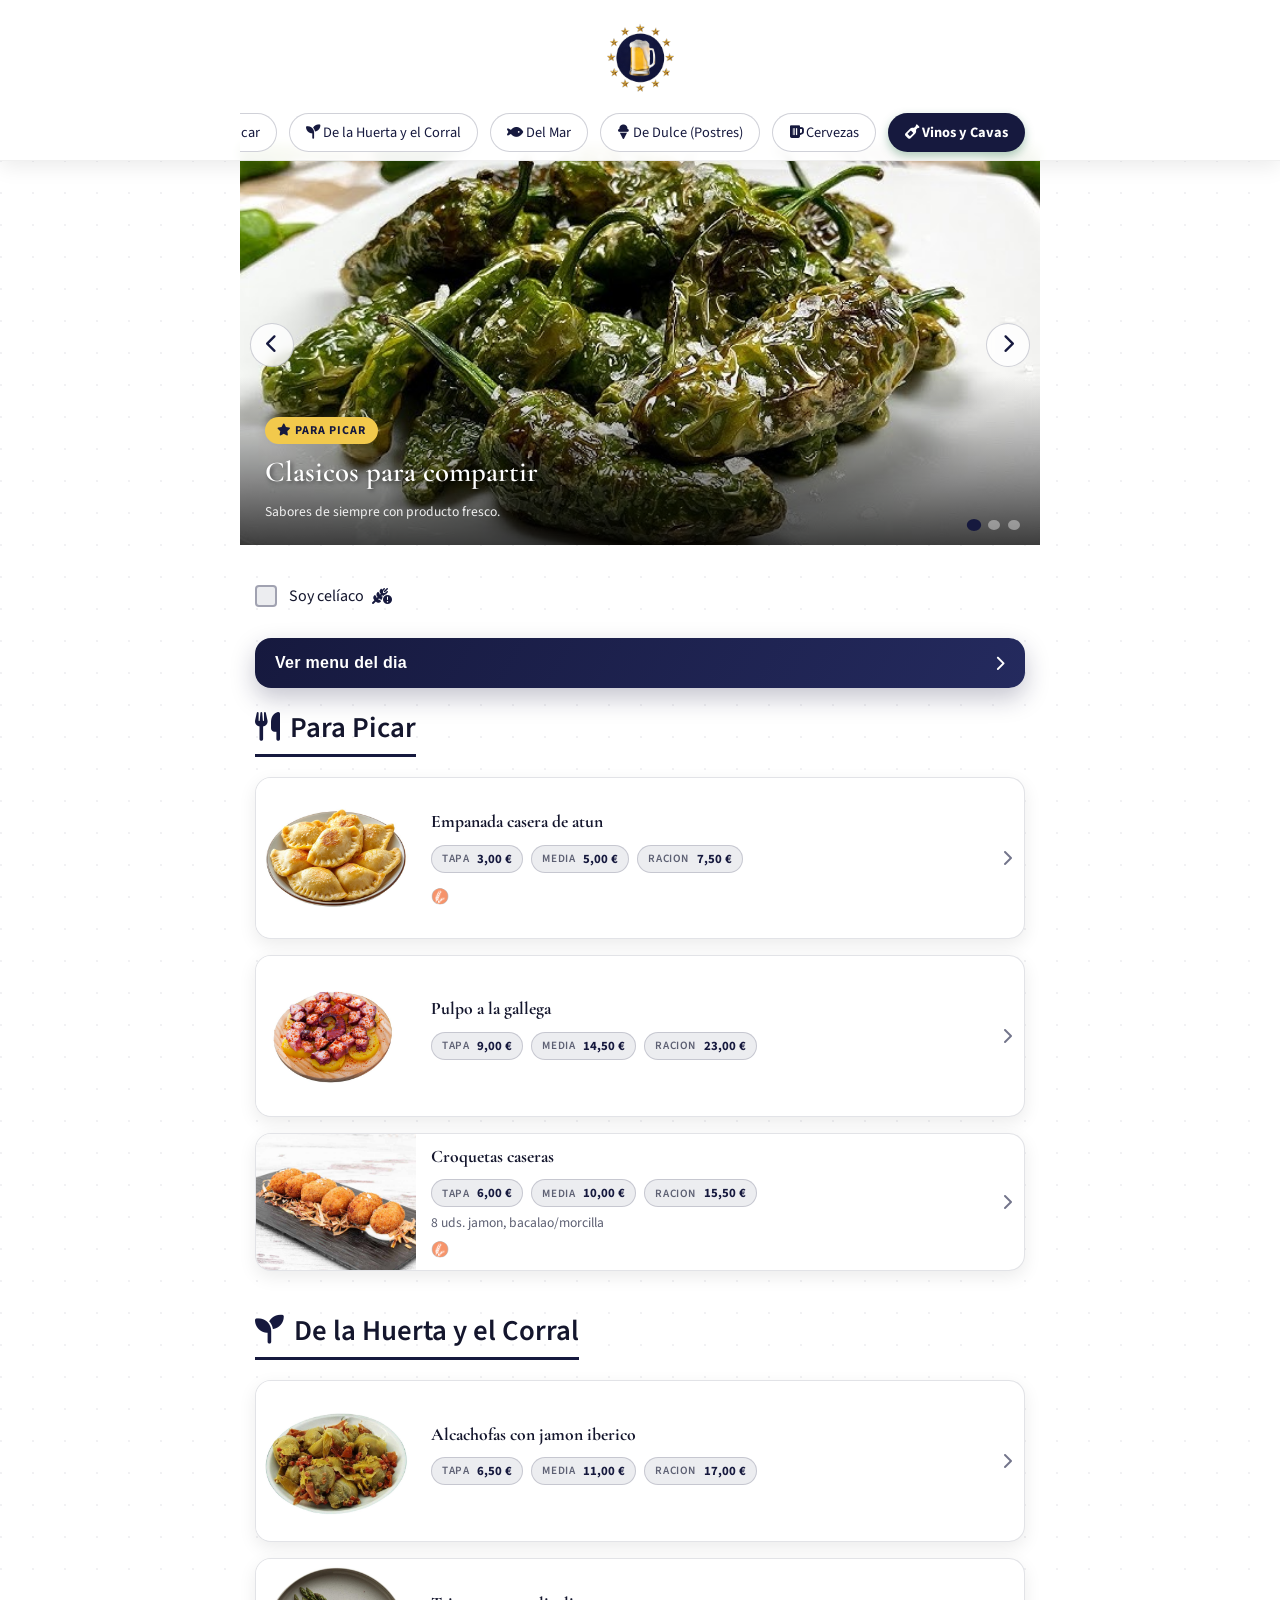
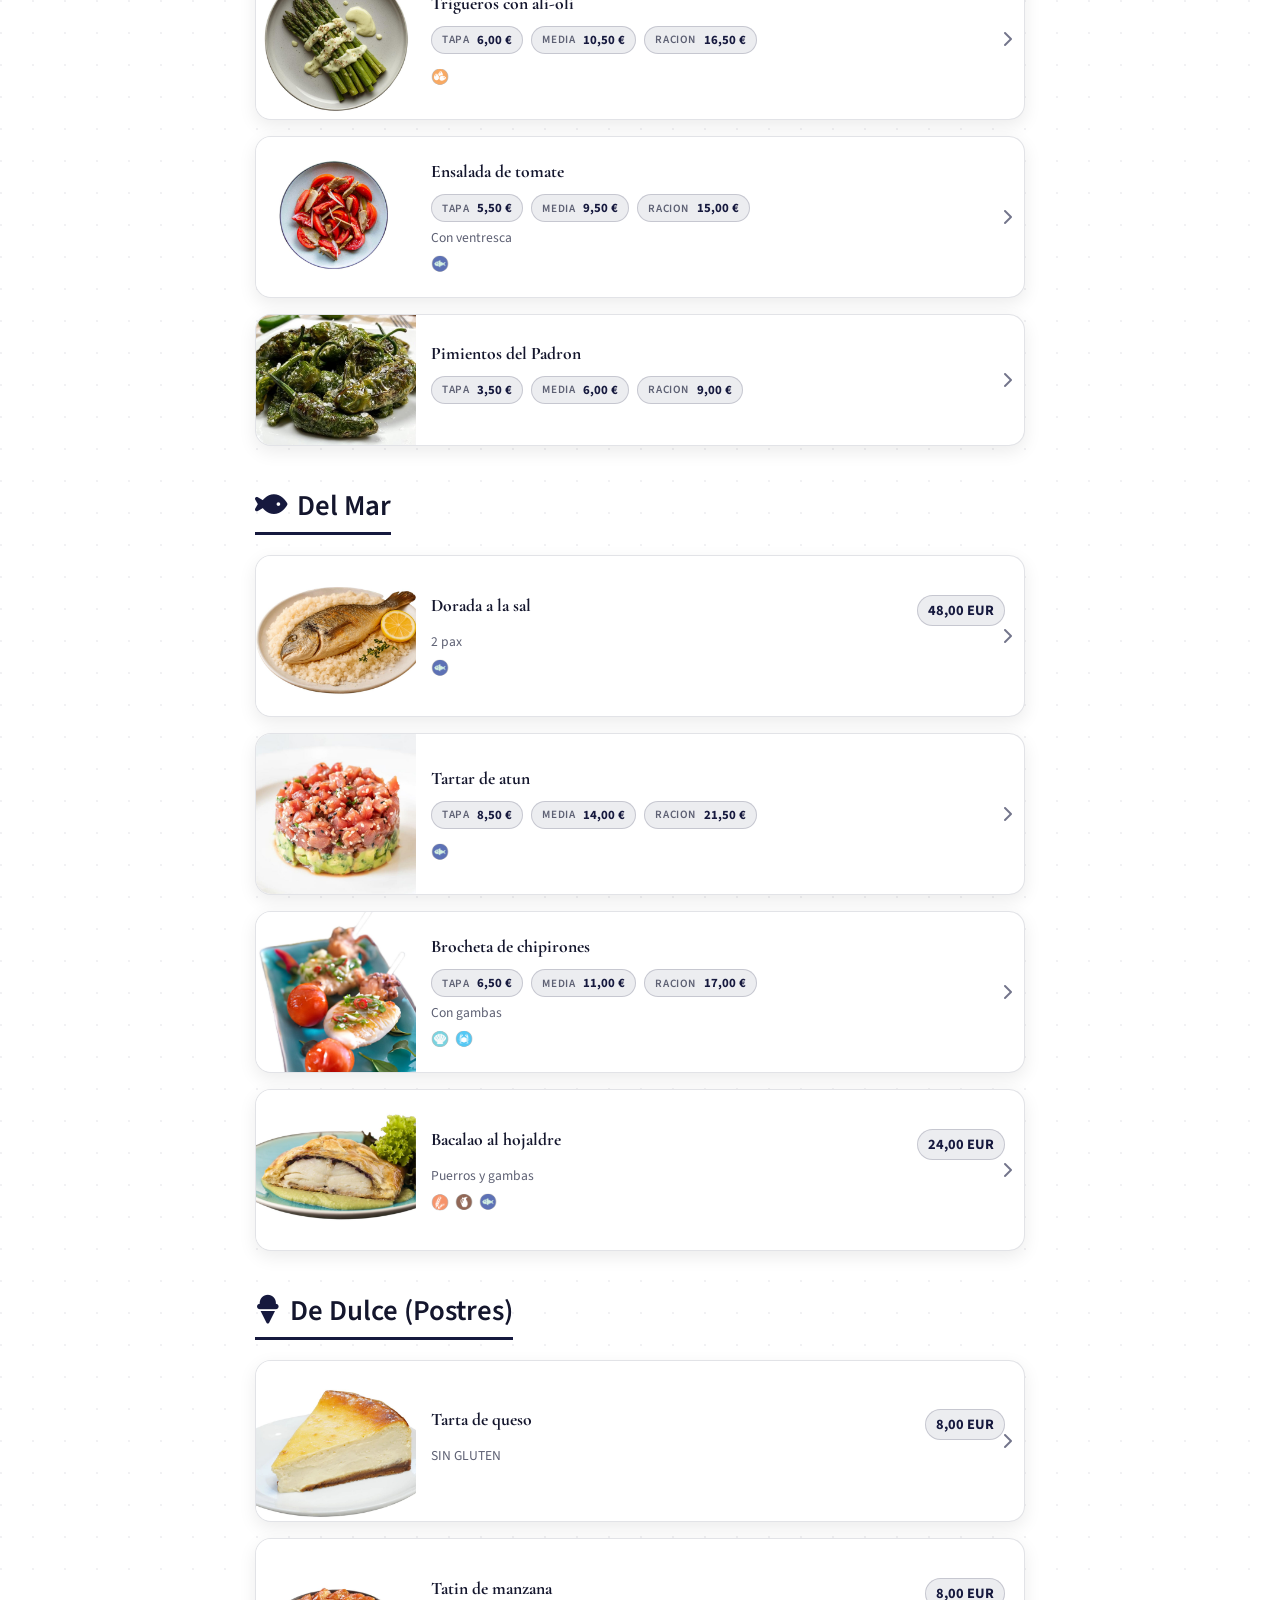
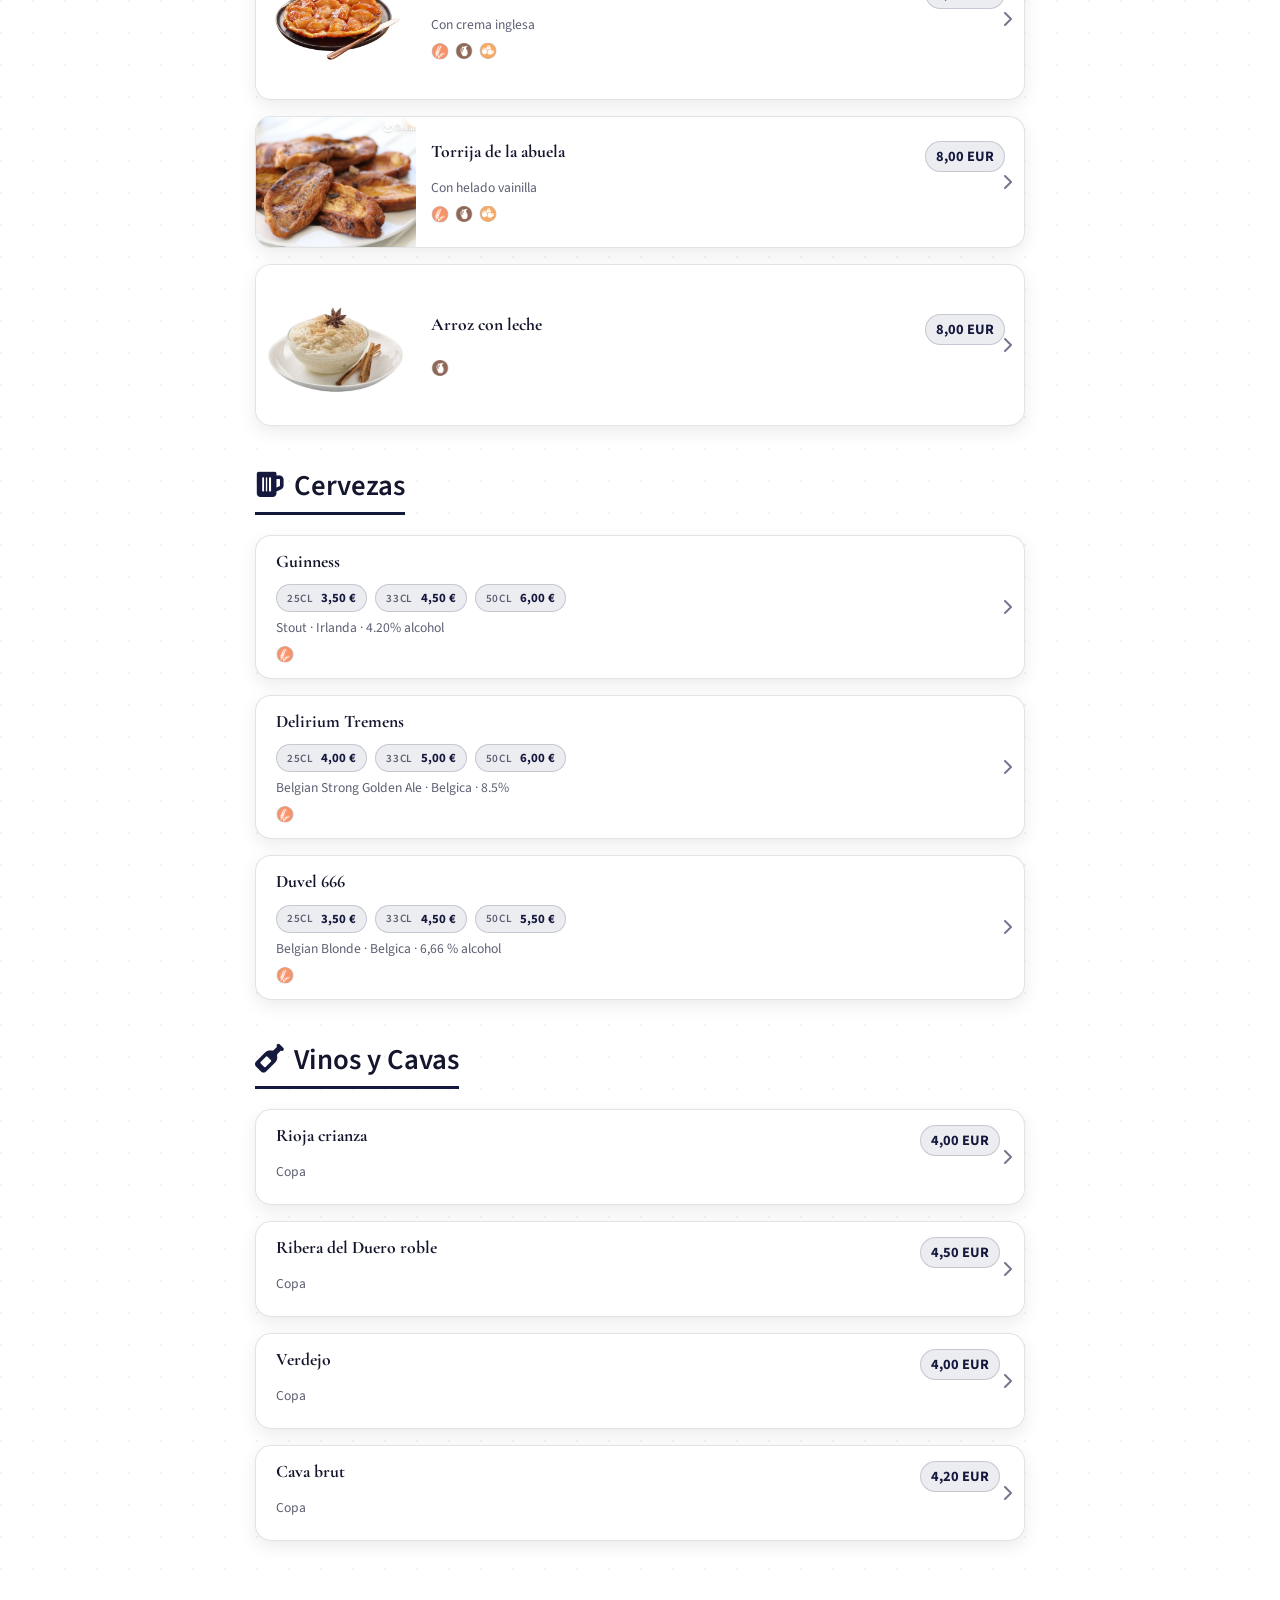
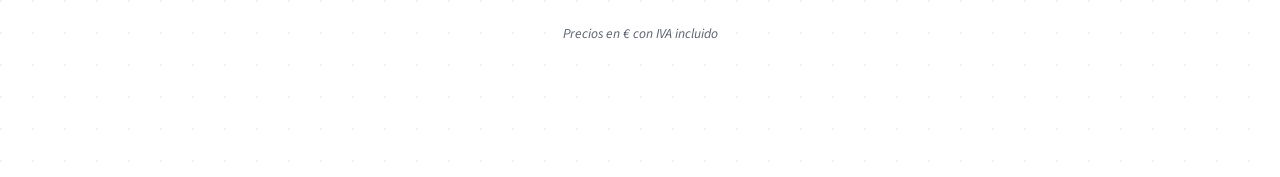
==== prototypes/cerveceria-europa/index.html @ 73f9112d "cerveceria europa" ====
<!doctype html>
<html lang="es">
  <head>
    <meta charset="UTF-8" />
    <meta name="viewport" content="width=device-width, initial-scale=1.0" />
    <title>Cerveceria Europa - Cocina Clasica</title>
    <meta name="description" content="Cerveceria Europa - Cocina clasica y cervezas seleccionadas." />
    <link rel="preconnect" href="https://fonts.googleapis.com" />
    <link rel="preconnect" href="https://fonts.gstatic.com" crossorigin />
    <link
      href="https://fonts.googleapis.com/css2?family=Cormorant+Garamond:wght@500;600;700&family=Source+Sans+3:wght@400;500;600&display=swap"
      rel="stylesheet"
    />
    <link
      rel="stylesheet"
      href="https://cdnjs.cloudflare.com/ajax/libs/font-awesome/6.4.0/css/all.min.css"
    />
    <link rel="stylesheet" href="styles.css" />
  </head>
  <body>
    <header class="pt-15">
      <div class="brand">
        <div class="logo-badge">
          <img
            src="images/brand/logo.svg"
            width="120"
            height="120"
            alt="Cerveceria Europa Logo"
            class="my-2 align-middle mx-auto"
            loading="eager"
          />
        </div>
      </div>
      <nav class="nav-scroller px-15 pt-10 pb-15 space-x-3" id="categoryNav"></nav>
    </header>

    <div class="hero-slider" id="heroSlider">
      <div class="slider-container" id="sliderContainer"></div>
      <div class="slider-arrows" id="sliderArrows">
        <button class="slider-arrow" id="sliderPrev" aria-label="Previous slide">
          <i class="fa-solid fa-chevron-left"></i>
        </button>
        <button class="slider-arrow" id="sliderNext" aria-label="Next slide">
          <i class="fa-solid fa-chevron-right"></i>
        </button>
      </div>
      <div class="slider-dots" id="sliderDots"></div>
    </div>

    <main>
      <div class="celiac-filter-container">
        <label class="celiac-checkbox">
          <input type="checkbox" id="celiacFilter" />
          <span class="checkmark border-cream"></span>
          <span class="label-text">
            Soy celíaco
            <i class="fa-solid fa-wheat-awn-circle-exclamation text-cream"></i>
          </span>
        </label>
      </div>

      <div class="daily-menu-callout">
        <button class="daily-menu-trigger" id="dailyMenuButton">
          Ver menu del dia
        </button>
      </div>

      <div id="menuSections"></div>

      <footer class="price-disclaimer">
        <p>Precios en € con IVA incluido</p>
      </footer>
    </main>

    <div class="modal-overlay" id="dishModalOverlay">
      <div class="modal-content" id="dishModalContent">
        <button class="close-btn" id="dishModalClose">
          <i class="fa-solid fa-xmark"></i>
        </button>
        <div class="modal-header-img" id="dishModalMedia"></div>
        <div class="modal-body" id="dishModalBody"></div>
      </div>
    </div>

    <div class="daily-menu-overlay" id="dailyMenuOverlay">
      <div class="daily-menu-content" id="dailyMenuContent">
        <button class="close-btn" id="dailyMenuClose">
          <i class="fa-solid fa-xmark"></i>
        </button>
        <div class="daily-menu-body" id="dailyMenuBody"></div>
      </div>
    </div>

    <script src="main.js"></script>
  </body>
</html>
---- prototypes/cerveceria-europa/styles.css ----
:root {
  --madera-oscura: #ffffff;
  --madera-roja: #f7f3ee;
  --crema-papel: #ffffff;
  --accent: #16193e;
  --accent-soft: #242a5e;
  --accent-gold: #f2c94c;
  --accent-rgb: 22,25,62;
  --fuego: var(--accent);
  --fuego-suave: var(--accent-soft);
  --texto-negro: #14162d;
  --texto-gris: #5d6073;
  --radio: 16px;
  --sombra-card: 0 6px 18px rgba(0,0,0,0.08);
  --transicion: all 0.3s cubic-bezier(0.25, 0.8, 0.25, 1);
  --font-montserrat: "Source Sans 3", sans-serif;
  --font-playfair: "Cormorant Garamond", serif;
}

* {
  box-sizing: border-box;
  -webkit-tap-highlight-color: transparent;
}

body {
  margin: 0;
  padding: 0;
  padding-top: 145px;
  font-family: var(--font-montserrat);
  background-color: var(--crema-papel);
  background-image: radial-gradient(circle at 1px 1px, rgba(var(--accent-rgb),0.06) 1px, transparent 0);
  background-size: 32px 32px;
  color: var(--texto-negro);
}

h1, h2, h3, h4 {
  font-family: var(--font-montserrat);
  font-weight: 600;
  margin: 0;
}

img {
  max-width: 100%;
  display: block;
  object-fit: cover;
}

/* Utility classes */
.text-center { text-align: center; }
.mx-auto { margin-left: auto; margin-right: auto; }
.my-2 { margin-top: 8px; margin-bottom: 8px; }
.mb-10 { margin-bottom: 10px; }
.pt-15 { padding-top: 15px; }
.px-15 { padding-left: 15px; padding-right: 15px; }
.pt-10 { padding-top: 10px; }
.pb-15 { padding-bottom: 15px; }
.space-x-3 > * + * { margin-left: 12px; }
.align-middle { vertical-align: middle; }
.font-montserrat { font-family: var(--font-montserrat); }
.text-cream { color: var(--fuego); }
.border-cream { border-color: rgba(var(--accent-rgb),0.35); }

/* Header */
header {
  background: rgba(255,255,255,0.95);
  position: fixed;
  top: 0;
  left: 0;
  right: 0;
  z-index: 100;
  box-shadow: 0 6px 20px rgba(0,0,0,0.08);
  backdrop-filter: blur(6px);
  border-bottom: 1px solid rgba(0,0,0,0.06);
}

.brand {
  text-align: center;
}



.brand img {
  width: 200px;
  height: 72px;
  object-fit: contain;
  background: transparent;
  border-radius: 0;
}

.brand h1 {
  font-size: 1.5rem;
  color: var(--fuego);
  letter-spacing: 1px;
}

.brand span {
  font-size: 0.8rem;
  opacity: 0.8;
  font-style: italic;
  display: block;
}

/* Navigation */
.nav-scroller {
  display: flex;
  overflow-x: auto;
  overflow-y: hidden;
  -webkit-overflow-scrolling: touch;
  scrollbar-width: none;
  max-width: 800px;
  margin: 0 auto;
}

.nav-scroller::-webkit-scrollbar {
  display: none;
}

@media (min-width: 1024px) {
  .nav-scroller {
    scrollbar-width: thin;
    scrollbar-color: #888 rgba(0,0,0,0.2);
    padding-bottom: 8px;
  }

  .nav-scroller::-webkit-scrollbar {
    height: 8px;
    display: block !important;
  }

  .nav-scroller::-webkit-scrollbar-track {
    background: rgba(0,0,0,0.2);
    border-radius: 4px;
  }

  .nav-scroller::-webkit-scrollbar-thumb {
    background-color: #888;
    border-radius: 4px;
  }

  .nav-scroller::-webkit-scrollbar-thumb:hover {
    background-color: #666;
  }
}

.nav-pill {
  background: #ffffff;
  color: var(--fuego);
  padding: 8px 16px;
  border-radius: 50px;
  white-space: nowrap;
  font-size: 0.9rem;
  text-decoration: none;
  transition: var(--transicion);
  border: 1px solid rgba(var(--accent-rgb),0.2);
  cursor: pointer;
}

.nav-pill.active {
  background: var(--fuego);
  color: white;
  box-shadow: 0 4px 10px rgba(24, 106, 64, 0.35);
  font-weight: bold;
}

/* Hero Slider */
.hero-slider {
  position: relative;
  width: 100%;
  height: 320px;
  overflow: hidden;
  margin-bottom: 10px;
  max-width: 800px;
  margin: 0 auto;
}

@media(min-width: 600px) {
  .hero-slider { height: 400px; }
}

.slider-container {
  display: flex;
  width: 200%;
  height: 100%;
  transition: transform 0.6s cubic-bezier(0.4, 0, 0.2, 1);
}

.slide {
  width: 50%;
  height: 100%;
  position: relative;
  flex-shrink: 0;
}

.slide img {
  width: 100%;
  height: 100%;
  object-fit: cover;
}

.slide-overlay {
  position: absolute;
  bottom: 0;
  left: 0;
  right: 0;
  background: linear-gradient(to top, rgba(0,0,0,0.75) 0%, rgba(0,0,0,0.35) 50%, transparent 100%);
  padding: 40px 25px 10px 25px;
  color: white;
}

.slide-tag {
  display: inline-block;
  background: var(--accent-gold);
  color: var(--accent);
  padding: 5px 12px;
  border-radius: 20px;
  font-size: 0.75rem;
  font-weight: bold;
  text-transform: uppercase;
  margin-bottom: 10px;
  letter-spacing: 1px;
}

.slide-title {
  font-family: var(--font-playfair);
  font-size: 1.4rem;
  margin-bottom: 8px;
  text-shadow: 2px 2px 4px rgba(0,0,0,0.5);
}

@media(min-width: 600px) {
  .slide-title { font-size: 1.8rem; }
}

.slide-subtitle {
  font-size: 0.85rem;
  opacity: 0.9;
  max-width: 400px;
}

.slide-overlay-video .slide-title {
  font-size: 1.4rem;
}

.slide-overlay-video .slide-subtitle {
  font-size: 0.85rem;
}

@media(min-width: 600px) {
  .slide-overlay-video .slide-title { font-size: 1.8rem; }
}

.slide-video {
  width: 100%;
  height: 100%;
  object-fit: cover;
}

.video-play-btn {
  position: absolute;
  top: 50%;
  left: 50%;
  transform: translate(-50%, -50%);
  width: 80px;
  height: 80px;
  border-radius: 50%;
  background: rgba(0, 0, 0, 0.6);
  border: 3px solid white;
  color: white;
  font-size: 2rem;
  cursor: pointer;
  display: flex;
  align-items: center;
  justify-content: center;
  transition: var(--transicion);
  z-index: 5;
}

.video-play-btn:hover {
  background: var(--fuego);
  border-color: var(--fuego);
  transform: translate(-50%, -50%) scale(1.1);
}

.video-play-btn i {
  margin-left: 5px;
}

.slider-dots {
  position: absolute;
  bottom: 15px;
  right: 20px;
  display: flex;
  gap: 8px;
  z-index: 10;
}

.slider-dot {
  width: 10px;
  height: 10px;
  border-radius: 50%;
  background: rgba(255,255,255,0.4);
  cursor: pointer;
  transition: var(--transicion);
  border: none;
}

.slider-dot.active {
  background: var(--fuego);
  transform: scale(1.2);
}

.slider-arrows {
  position: absolute;
  top: 50%;
  transform: translateY(-50%);
  width: 100%;
  display: flex;
  justify-content: space-between;
  padding: 0 10px;
  z-index: 10;
  pointer-events: none;
}

.slider-arrow {
  width: 44px;
  height: 44px;
  border-radius: 50%;
  background: rgba(255,255,255,0.8);
  backdrop-filter: blur(5px);
  border: 1px solid rgba(var(--accent-rgb),0.2);
  color: var(--fuego);
  font-size: 1.2rem;
  cursor: pointer;
  transition: background 0.3s ease;
  pointer-events: all;
  display: flex;
  align-items: center;
  justify-content: center;
}

.slider-arrow.clicked {
  background: var(--fuego);
  color: white;
}

/* Celiac Filter */
.celiac-filter-container {
  max-width: 800px;
  margin: 0 auto;
  padding: 20px 0;
}

.celiac-checkbox {
  display: inline-flex;
  align-items: center;
  gap: 12px;
  cursor: pointer;
  user-select: none;
}

.celiac-checkbox input {
  position: absolute;
  opacity: 0;
  cursor: pointer;
  height: 0;
  width: 0;
}

.celiac-checkbox .checkmark {
  width: 22px;
  height: 22px;
  background: rgba(var(--accent-rgb),0.08);
  border: 2px solid rgba(var(--accent-rgb),0.35);
  border-radius: 4px;
  display: flex;
  align-items: center;
  justify-content: center;
  transition: var(--transicion);
  flex-shrink: 0;
}

.celiac-checkbox .checkmark::after {
  content: '';
  width: 6px;
  height: 12px;
  border: solid white;
  border-width: 0 2px 2px 0;
  transform: rotate(45deg) scale(0);
  transition: transform 0.2s ease;
  margin-bottom: 2px;
}

.celiac-checkbox input:checked ~ .checkmark {
  background: var(--fuego);
}

.celiac-checkbox input:checked ~ .checkmark::after {
  transform: rotate(45deg) scale(1);
}

.celiac-checkbox .label-text {
  display: flex;
  align-items: center;
  gap: 8px;
  font-size: 1rem;
}

/* Daily Menu */
.daily-menu-callout {
  display: flex;
  justify-content: center;
  padding: 10px 0 20px;
}

.daily-menu-trigger {
  display: flex;
  align-items: center;
  justify-content: space-between;
  width: 100%;
  border: none;
  padding: 16px 20px;
  border-radius: 16px;
  background: linear-gradient(120deg, var(--fuego), var(--fuego-suave));
  color: white;
  font-weight: 600;
  letter-spacing: 0.3px;
  font-size: 1rem;
  cursor: pointer;
  box-shadow: 0 10px 25px rgba(var(--accent-rgb),0.25);
  transition: var(--transicion);
}

.daily-menu-trigger:hover {
  transform: translateY(-1px);
  box-shadow: 0 14px 30px rgba(var(--accent-rgb),0.3);
}

.daily-menu-trigger::after {
  content: "\f054";
  font-family: "Font Awesome 6 Free";
  font-weight: 900;
  color: white;
  font-size: 0.95rem;
}

/* Menu Section */
main {
  padding: 20px 15px;
  max-width: 800px;
  margin: 0 auto;
}

section {
  margin-bottom: 40px;
  scroll-margin-top: 140px;
}

.section-header {
  display: flex;
  align-items: center;
  margin-bottom: 20px;
}

.section-header h2 {
  font-size: 1.8rem;
  color: var(--texto-negro);
  border-bottom: 3px solid var(--fuego);
  padding-bottom: 5px;
}

.menu-list {
  display: flex;
  flex-direction: column;
  gap: 16px;
}

.price-disclaimer {
  text-align: center;
  padding: 30px 20px 100px;
  color: var(--texto-gris);
  font-size: 0.85rem;
  font-style: italic;
}

/* Dish Card */
.dish-card {
  background-color: var(--crema-papel);
  border-radius: var(--radio);
  overflow: hidden;
  box-shadow: var(--sombra-card);
  border: 1px solid rgba(var(--accent-rgb),0.12);
  position: relative;
  transform: scale(1);
  transition: var(--transicion);
  cursor: pointer;
  display: flex;
  flex-direction: row;
  min-height: 120px;
}

.dish-card:hover {
  transform: translateY(-2px);
  box-shadow: 0 10px 25px rgba(0,0,0,0.12);
}

.dish-card:active { transform: scale(0.98); }

.card-image-container {
  width: 130px;
  min-width: 130px;
  min-height: 120px;
  position: relative;
  flex-shrink: 0;
  align-self: stretch;
}

@media(min-width: 500px) {
  .card-image-container {
    width: 160px;
    min-width: 160px;
    min-height: 130px;
  }
  .dish-card {
    min-height: 130px;
  }
}

.card-image-container img {
  width: 100%;
  height: 100%;
}

.badge {
  position: absolute;
  top: 8px;
  left: 8px;
  background: var(--accent-gold);
  color: var(--accent);
  padding: 3px 8px;
  border-radius: 4px;
  font-size: 0.65rem;
  font-weight: bold;
  text-transform: uppercase;
  box-shadow: 0 2px 5px rgba(0,0,0,0.3);
}

.card-content {
  padding: 12px 15px;
  color: var(--texto-negro);
  display: flex;
  flex-direction: column;
  justify-content: center;
  flex: 1;
  min-width: 0;
}

.card-header {
  display: flex;
  justify-content: space-between;
  align-items: flex-start;
  margin-bottom: 6px;
  gap: 10px;
}

.card-title {
  font-size: 1rem;
  font-weight: 700;
  line-height: 1.2;
  font-family: var(--font-playfair);
  flex: 1;
  min-width: 0;
}

@media(min-width: 500px) {
  .card-title { font-size: 1.1rem; }
}

.card-price {
  font-weight: 700;
  color: var(--fuego);
  font-size: 0.9rem;
  white-space: nowrap;
  padding: 4px 10px;
  background: rgba(var(--accent-rgb),0.08);
  border: 1px solid rgba(var(--accent-rgb),0.18);
  border-radius: 20px;
  margin-right: 4px;
}

.card-prices {
  display: flex;
  flex-wrap: wrap;
  gap: 8px;
  margin: 6px 0 6px;
}

.card-price-option {
  display: inline-flex;
  align-items: center;
  gap: 8px;
  padding: 4px 10px;
  background: rgba(var(--accent-rgb),0.08);
  border: 1px solid rgba(var(--accent-rgb),0.18);
  border-radius: 999px;
  color: var(--fuego);
  font-size: 0.8rem;
  font-weight: 600;
}

.card-price-label {
  text-transform: uppercase;
  letter-spacing: 0.6px;
  font-size: 0.7rem;
  color: var(--texto-gris);
}

.card-price-value {
  font-weight: 700;
}

.card-desc-short {
  font-size: 0.85rem;
  color: var(--texto-gris);
  display: -webkit-box;
  -webkit-line-clamp: 2;
  line-clamp: 2;
  -webkit-box-orient: vertical;
  overflow: hidden;
  line-height: 1.4;
  margin: 0;
}

.card-arrow {
  position: absolute;
  right: 12px;
  top: 50%;
  transform: translateY(-50%);
  color: var(--fuego);
  font-size: 1rem;
  opacity: 0.6;
  transition: var(--transicion);
}

.dish-card:hover .card-arrow {
  opacity: 1;
  right: 8px;
}

.dish-card-no-image {
  padding: 15px 20px;
  min-height: auto;
}

.dish-card-no-image .card-content {
  padding: 0;
}

.card-allergens {
  display: flex;
  flex-wrap: wrap;
  gap: 6px;
  margin-top: 8px;
  align-items: center;
}

.allergen-icon {
  width: 18px;
  height: 18px;
  opacity: 0.75;
  transition: opacity 0.2s ease;
}

.allergen-icon:hover {
  opacity: 1;
}

.badge-inline {
  display: inline-block;
  width: fit-content;
  background: var(--accent-gold);
  color: var(--accent);
  padding: 3px 8px;
  border-radius: 4px;
  font-size: 0.65rem;
  font-weight: bold;
  text-transform: uppercase;
  margin-top: 8px;
}

/* Dish Modal */
.modal-overlay {
  position: fixed;
  top: 0; left: 0; right: 0; bottom: 0;
  background: rgba(0,0,0,0);
  backdrop-filter: blur(0px);
  z-index: 2000;
  display: flex;
  justify-content: center;
  align-items: flex-end;
  opacity: 0;
  pointer-events: none;
  transition: all 0.35s cubic-bezier(0.4, 0, 0.2, 1);
}

.modal-overlay.open {
  opacity: 1;
  background: rgba(0,0,0,0.85);
  backdrop-filter: blur(4px);
  pointer-events: all;
}

.modal-content {
  background: white;
  width: 100%;
  max-width: 600px;
  position: fixed;
  bottom: 0;
  left: 0;
  right: 0;
  top: 15%;
  margin: 0 auto;
  border-radius: 20px 20px 0 0;
  overflow-y: auto;
  overflow-x: hidden;
  transform: translateY(100%) scale(0.95);
  opacity: 0;
  transition: transform 0.35s cubic-bezier(0.4, 0, 0.2, 1), opacity 0.35s cubic-bezier(0.4, 0, 0.2, 1);
  color: var(--texto-negro);
  -webkit-overflow-scrolling: touch;
  overscroll-behavior: contain;
  touch-action: pan-y;
}

@media(min-width: 600px) {
  .modal-overlay { align-items: center; }
  .modal-content {
    position: fixed;
    top: 5%;
    bottom: 5%;
    height: auto;
    max-height: none;
    border-radius: 20px;
    transform: translateY(40px) scale(0.9);
  }
  .modal-content.open {
    transform: translateY(0) scale(1);
  }
}

.modal-content.open {
  transform: translateY(0) scale(1);
  opacity: 1;
}

.modal-content-no-image {
  padding-top: 20px;
}

.modal-content-no-image .modal-header-img {
  display: none;
}

.modal-content-no-image .modal-body {
  padding-top: 5px;
}

.close-btn {
  position: absolute;
  top: 15px;
  right: 15px;
  background: rgba(255,255,255,0.9);
  border: none;
  width: 40px; height: 40px;
  border-radius: 50%;
  font-size: 1.2rem;
  color: var(--texto-negro);
  cursor: pointer;
  box-shadow: 0 4px 10px rgba(0,0,0,0.3);
  z-index: 10;
}

.modal-body { padding: 25px; }

.modal-title {
  font-family: var(--font-playfair);
  font-size: 2rem;
  margin-bottom: 5px;
}

.modal-price {
  font-size: 1.5rem;
  color: var(--fuego);
  font-weight: bold;
  margin-bottom: 20px;
  display: block;
}

.modal-prices {
  display: flex;
  flex-wrap: wrap;
  gap: 10px;
  margin-bottom: 20px;
}

.modal-price-option {
  display: inline-flex;
  align-items: center;
  gap: 8px;
  padding: 6px 12px;
  background: rgba(var(--accent-rgb),0.08);
  border: 1px solid rgba(var(--accent-rgb),0.18);
  border-radius: 999px;
  color: var(--fuego);
  font-size: 0.9rem;
  font-weight: 600;
}

.modal-price-label {
  text-transform: uppercase;
  letter-spacing: 0.6px;
  font-size: 0.75rem;
  color: var(--texto-gris);
}

.modal-price-value {
  font-weight: 700;
}

.separator {
  width: 50px;
  height: 3px;
  background: var(--fuego);
  margin: 10px 0 20px 0;
}

.detail-row {
  margin-bottom: 20px;
}

.detail-label {
  font-size: 0.8rem;
  text-transform: uppercase;
  color: var(--texto-gris);
  font-weight: bold;
  margin-bottom: 5px;
  display: block;
}

.detail-text {
  font-size: 1rem;
  line-height: 1.6;
  color: var(--texto-negro);
}

.modal-header-img {
  height: 250px;
  width: 100%;
  position: relative;
  overflow: hidden;
}

.modal-header-img img,
.modal-header-img video {
  width: 100%;
  height: 100%;
  display: block;
  object-fit: cover;
  object-position: center;
}

.modal-media-slider {
  display: flex;
  width: 200%;
  height: 100%;
  transition: transform 0.4s ease;
}

.modal-media-slide {
  width: 50%;
  height: 100%;
  position: relative;
  flex-shrink: 0;
}

.modal-media-slide img {
  width: 100%;
  height: 100%;
  display: block;
  object-fit: cover;
  object-position: center;
}

.modal-video {
  width: 100%;
  height: 100%;
  object-fit: cover;
  background: #000;
}

.modal-media-arrows {
  position: absolute;
  top: 50%;
  left: 0;
  right: 0;
  transform: translateY(-50%);
  display: flex;
  justify-content: space-between;
  padding: 0 10px;
  pointer-events: none;
}

.modal-media-arrow {
  width: 36px;
  height: 36px;
  border-radius: 50%;
  background: rgba(255,255,255,0.9);
  border: none;
  color: var(--texto-negro);
  font-size: 1rem;
  cursor: pointer;
  display: flex;
  align-items: center;
  justify-content: center;
  pointer-events: all;
  transition: var(--transicion);
  box-shadow: 0 2px 8px rgba(0,0,0,0.2);
}

.modal-media-arrow:hover {
  background: var(--fuego);
  color: white;
}

.modal-media-dots {
  position: absolute;
  bottom: 10px;
  left: 50%;
  transform: translateX(-50%);
  display: flex;
  gap: 8px;
}

.modal-media-dot {
  width: 32px;
  height: 32px;
  border-radius: 50%;
  background: rgba(255,255,255,0.7);
  border: none;
  color: var(--texto-negro);
  font-size: 0.8rem;
  cursor: pointer;
  display: flex;
  align-items: center;
  justify-content: center;
  transition: var(--transicion);
}

.modal-media-dot.active {
  background: var(--fuego);
  color: white;
}

.modal-media-dot:hover {
  background: var(--fuego);
  color: white;
}

.modal-video-play-btn {
  width: 60px;
  height: 60px;
}

.modal-video-play-btn i {
  font-size: 1.2rem;
}

.daily-menu-overlay {
  position: fixed;
  top: 0;
  left: 0;
  right: 0;
  bottom: 0;
  background: rgba(0,0,0,0);
  backdrop-filter: blur(0px);
  z-index: 2100;
  display: flex;
  justify-content: center;
  align-items: flex-end;
  opacity: 0;
  pointer-events: none;
  transition: all 0.35s cubic-bezier(0.4, 0, 0.2, 1);
}

.daily-menu-overlay.open {
  opacity: 1;
  background: rgba(0,0,0,0.75);
  backdrop-filter: blur(4px);
  pointer-events: all;
}

.daily-menu-content {
  background: #fff;
  width: 100%;
  max-width: 560px;
  position: fixed;
  bottom: 0;
  left: 0;
  right: 0;
  top: 18%;
  margin: 0 auto;
  border-radius: 20px 20px 0 0;
  overflow-y: auto;
  transform: translateY(100%) scale(0.95);
  opacity: 0;
  transition: transform 0.35s cubic-bezier(0.4, 0, 0.2, 1), opacity 0.35s cubic-bezier(0.4, 0, 0.2, 1);
  color: var(--texto-negro);
  -webkit-overflow-scrolling: touch;
}

.daily-menu-content.open {
  transform: translateY(0) scale(1);
  opacity: 1;
}

@media(min-width: 600px) {
  .daily-menu-overlay { align-items: center; }
  .daily-menu-content {
    top: 8%;
    bottom: 8%;
    border-radius: 20px;
    transform: translateY(40px) scale(0.96);
  }
  .daily-menu-content.open {
    transform: translateY(0) scale(1);
  }
}

.daily-menu-body {
  padding: 30px 26px 40px;
}

.daily-menu-title {
  font-family: var(--font-playfair);
  font-size: 2rem;
  margin: 0 0 12px;
}

.daily-menu-subtitle {
  color: var(--texto-gris);
  margin-bottom: 20px;
  font-size: 0.95rem;
}

.daily-menu-price {
  display: inline-block;
  padding: 8px 14px;
  border-radius: 999px;
  background: rgba(var(--accent-rgb),0.08);
  border: 1px solid rgba(var(--accent-rgb),0.2);
  color: var(--fuego);
  font-size: 1.05rem;
  font-weight: 700;
  letter-spacing: 0.2px;
}

.daily-menu-section {
  margin-bottom: 20px;
}

.daily-menu-section h4 {
  font-size: 0.95rem;
  text-transform: uppercase;
  letter-spacing: 1px;
  color: var(--fuego);
  margin-bottom: 10px;
}

.daily-menu-list {
  list-style: none;
  padding: 0;
  margin: 0;
  display: grid;
  gap: 12px;
}

.daily-menu-item {
  padding: 12px 14px;
  border-radius: 14px;
  border: 1px solid rgba(var(--accent-rgb),0.15);
  background: #fbfbfd;
}

.daily-menu-name {
  display: block;
  font-weight: 600;
  font-size: 1rem;
}

.daily-menu-desc {
  display: block;
  font-size: 0.85rem;
  color: var(--texto-gris);
  margin-top: 4px;
}

.daily-menu-note {
  margin-top: 18px;
  padding-top: 16px;
  border-top: 1px dashed rgba(var(--accent-rgb),0.3);
  font-size: 0.95rem;
  color: var(--texto-gris);
}
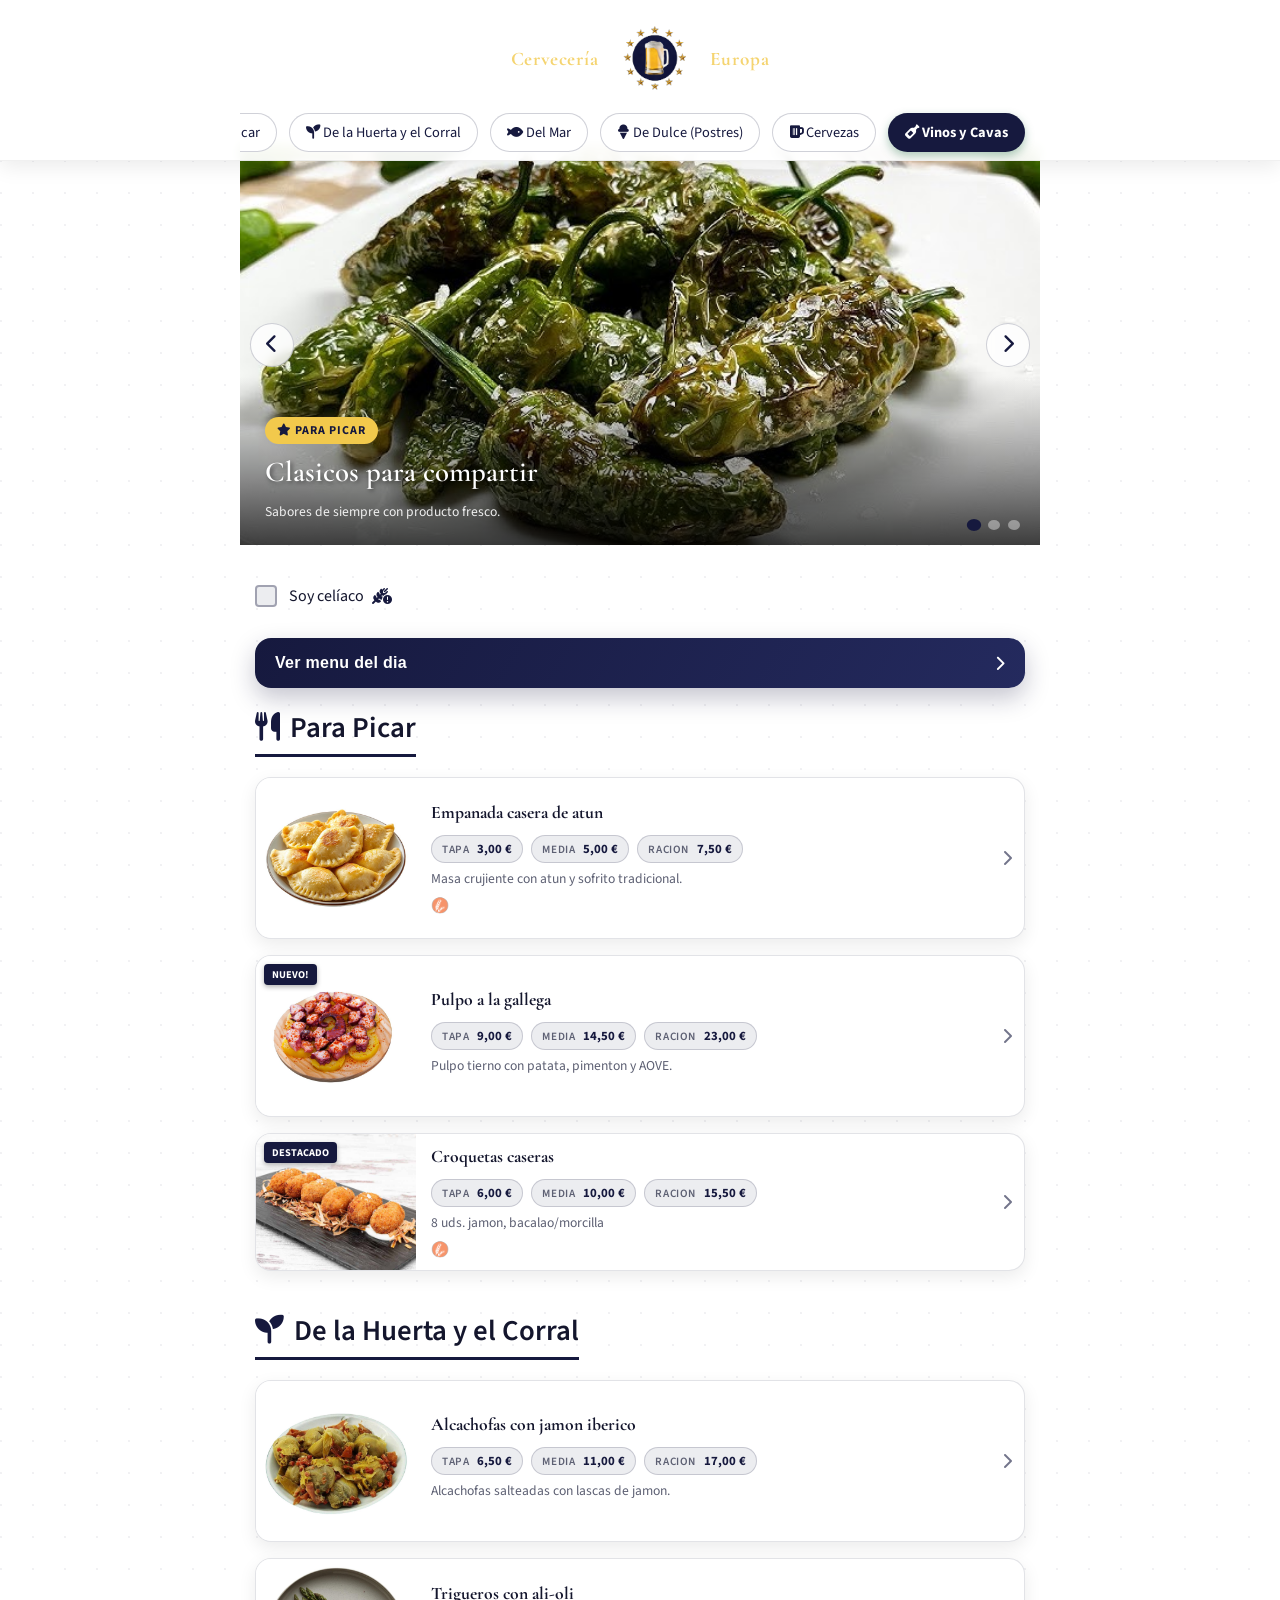
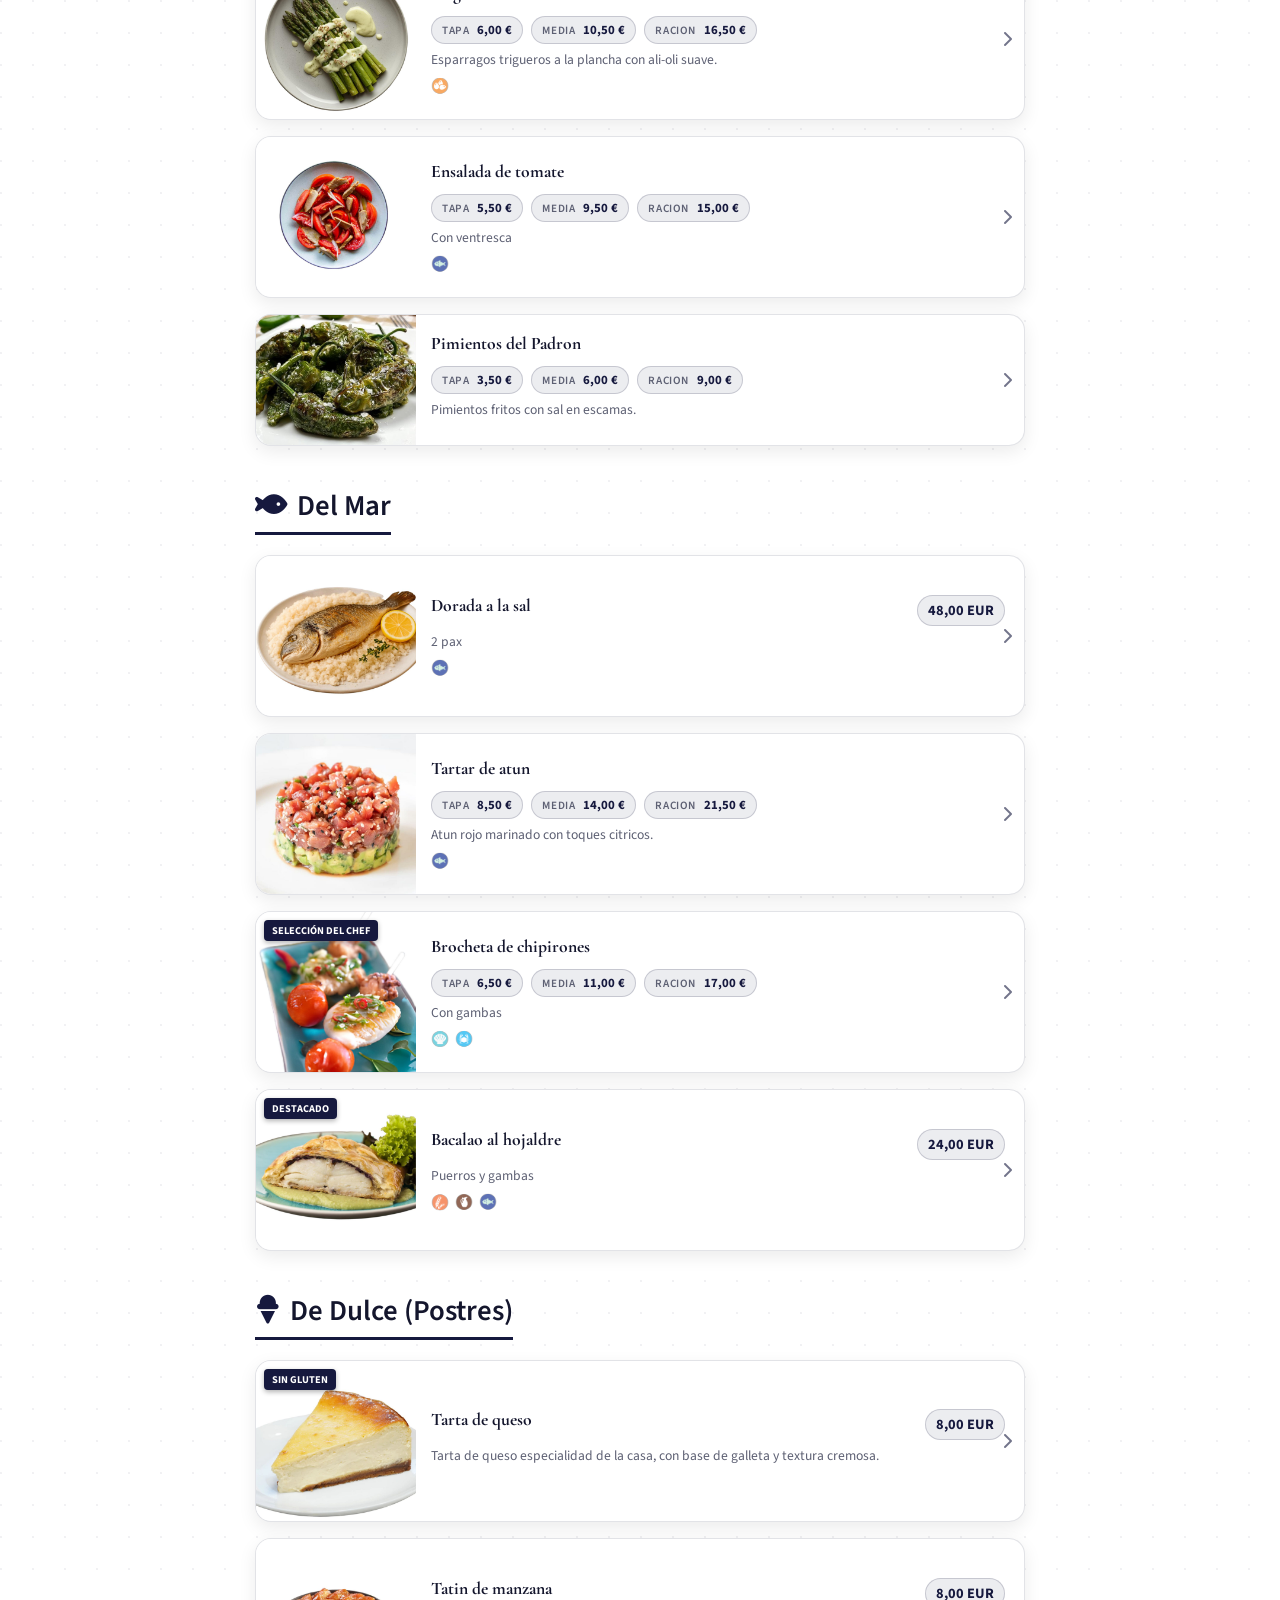
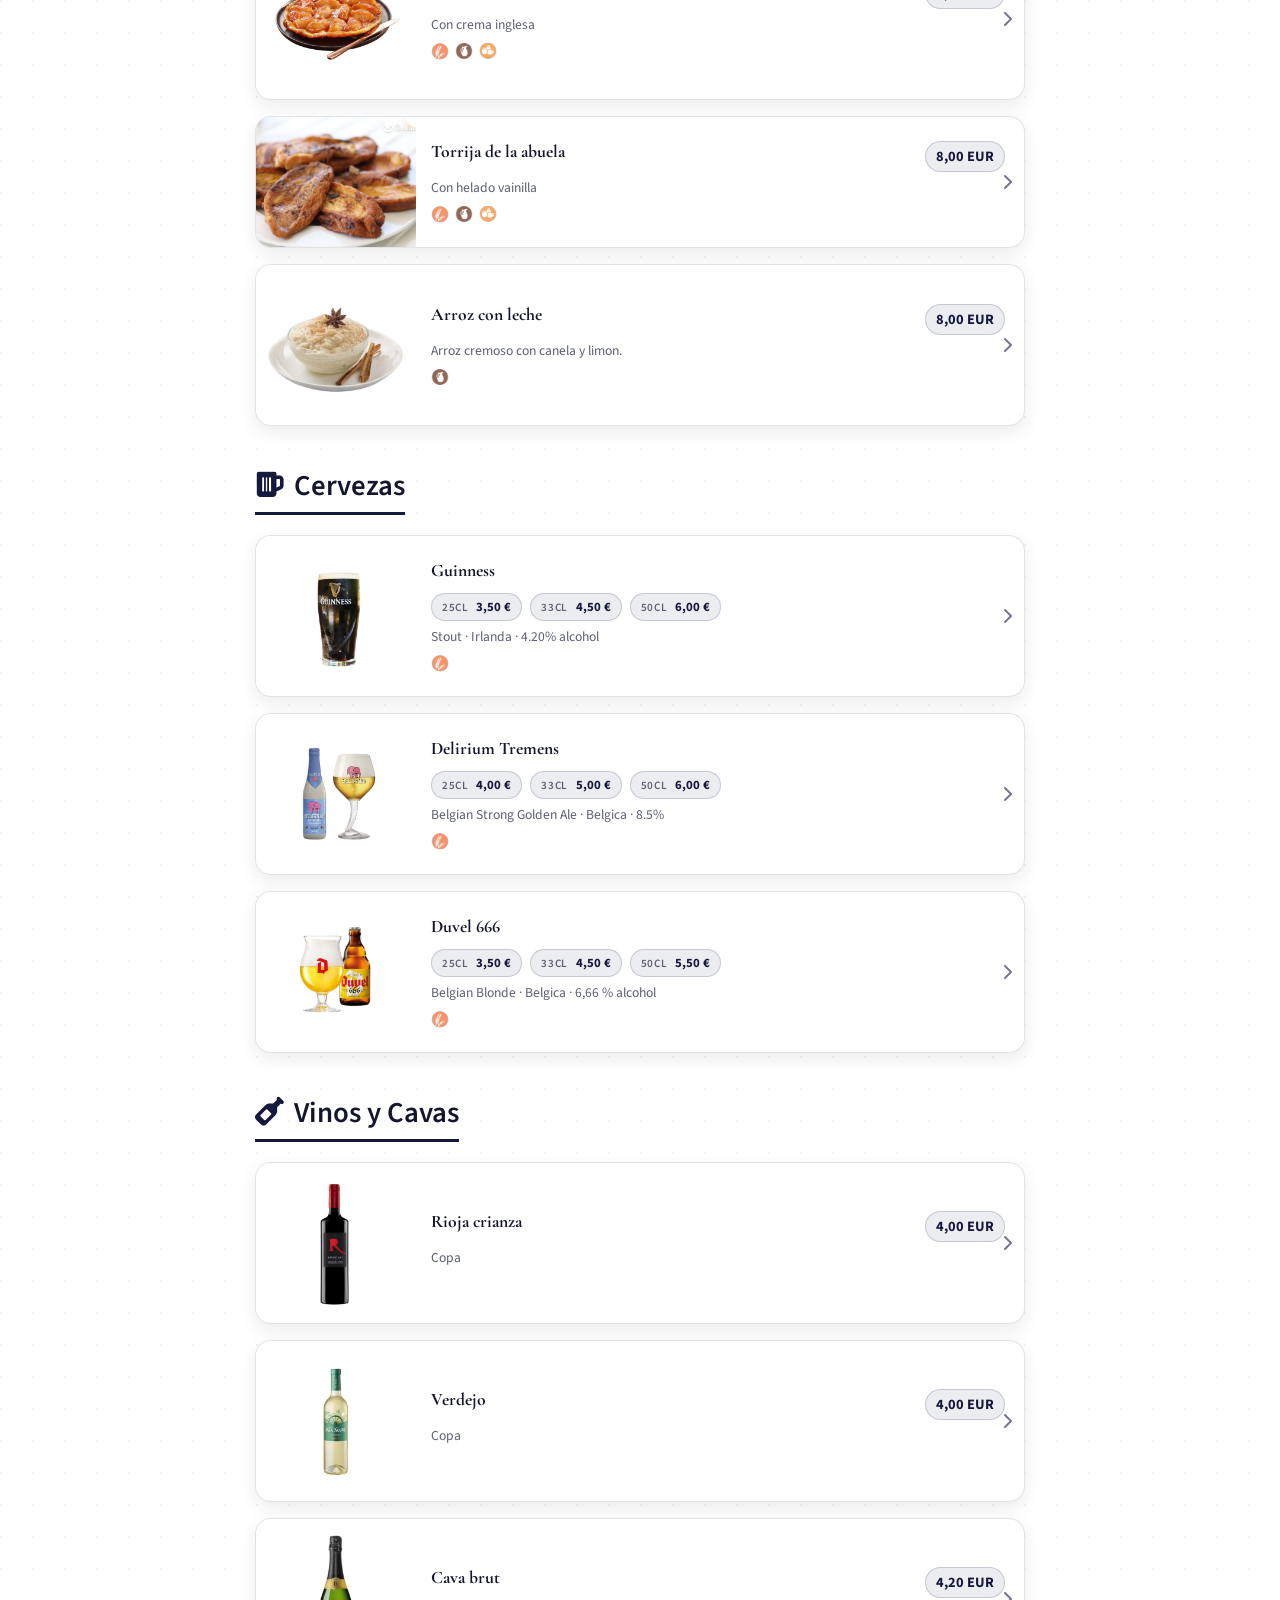
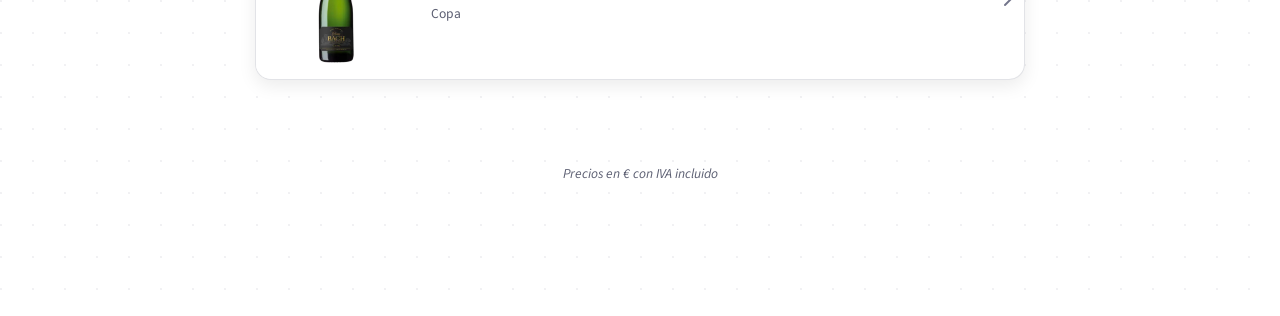
==== commit bd96ce4a: "cerveceria europa" ====
--- a/prototypes/cerveceria-europa/index.html
+++ b/prototypes/cerveceria-europa/index.html
@@ -20,15 +20,19 @@
   <body>
     <header class="pt-15">
       <div class="brand">
-        <div class="logo-badge">
-          <img
-            src="images/brand/logo.svg"
-            width="120"
-            height="120"
-            alt="Cerveceria Europa Logo"
-            class="my-2 align-middle mx-auto"
-            loading="eager"
-          />
+        <div class="brand-row">
+          <span class="brand-title brand-left">Cervecería</span>
+          <div class="logo-badge">
+            <img
+              src="images/brand/logo.svg"
+              width="120"
+              height="120"
+              alt="Cerveceria Europa Logo"
+              class="my-2 align-middle mx-auto"
+              loading="eager"
+            />
+          </div>
+          <span class="brand-title brand-right">Europa</span>
         </div>
       </div>
       <nav class="nav-scroller px-15 pt-10 pb-15 space-x-3" id="categoryNav"></nav>
--- a/prototypes/cerveceria-europa/styles.css
+++ b/prototypes/cerveceria-europa/styles.css
@@ -73,14 +73,37 @@
   border-bottom: 1px solid rgba(0,0,0,0.06);
 }
 
+
 .brand {
   text-align: center;
 }
 
+.brand-row {
+  display: flex;
+  align-items: center;
+  justify-content: center;
+  gap: 18px;
+  flex-wrap: wrap;
+}
+
+.brand-title {
+  font-family: var(--font-playfair);
+  font-weight: 700;
+  color: var(--accent-gold);
+  font-size: 1.5rem;
+  letter-spacing: 0.8px;
+}
+
+@media (min-width: 600px) {
+  .brand-title {
+    font-size: 1.35rem;
+  }
+}
+
 
 
 .brand img {
-  width: 200px;
+  width: 75px;
   height: 72px;
   object-fit: contain;
   background: transparent;
@@ -94,9 +117,9 @@
 }
 
 .brand span {
-  font-size: 0.8rem;
+  font-size: 1.2rem;
   opacity: 0.8;
-  font-style: italic;
+  font-style: normal;
   display: block;
 }
 
@@ -534,8 +557,8 @@
   position: absolute;
   top: 8px;
   left: 8px;
-  background: var(--accent-gold);
-  color: var(--accent);
+  background: var(--fuego);
+  color: white;
   padding: 3px 8px;
   border-radius: 4px;
   font-size: 0.65rem;
@@ -677,8 +700,8 @@
 .badge-inline {
   display: inline-block;
   width: fit-content;
-  background: var(--accent-gold);
-  color: var(--accent);
+  background: var(--fuego);
+  color: white;
   padding: 3px 8px;
   border-radius: 4px;
   font-size: 0.65rem;
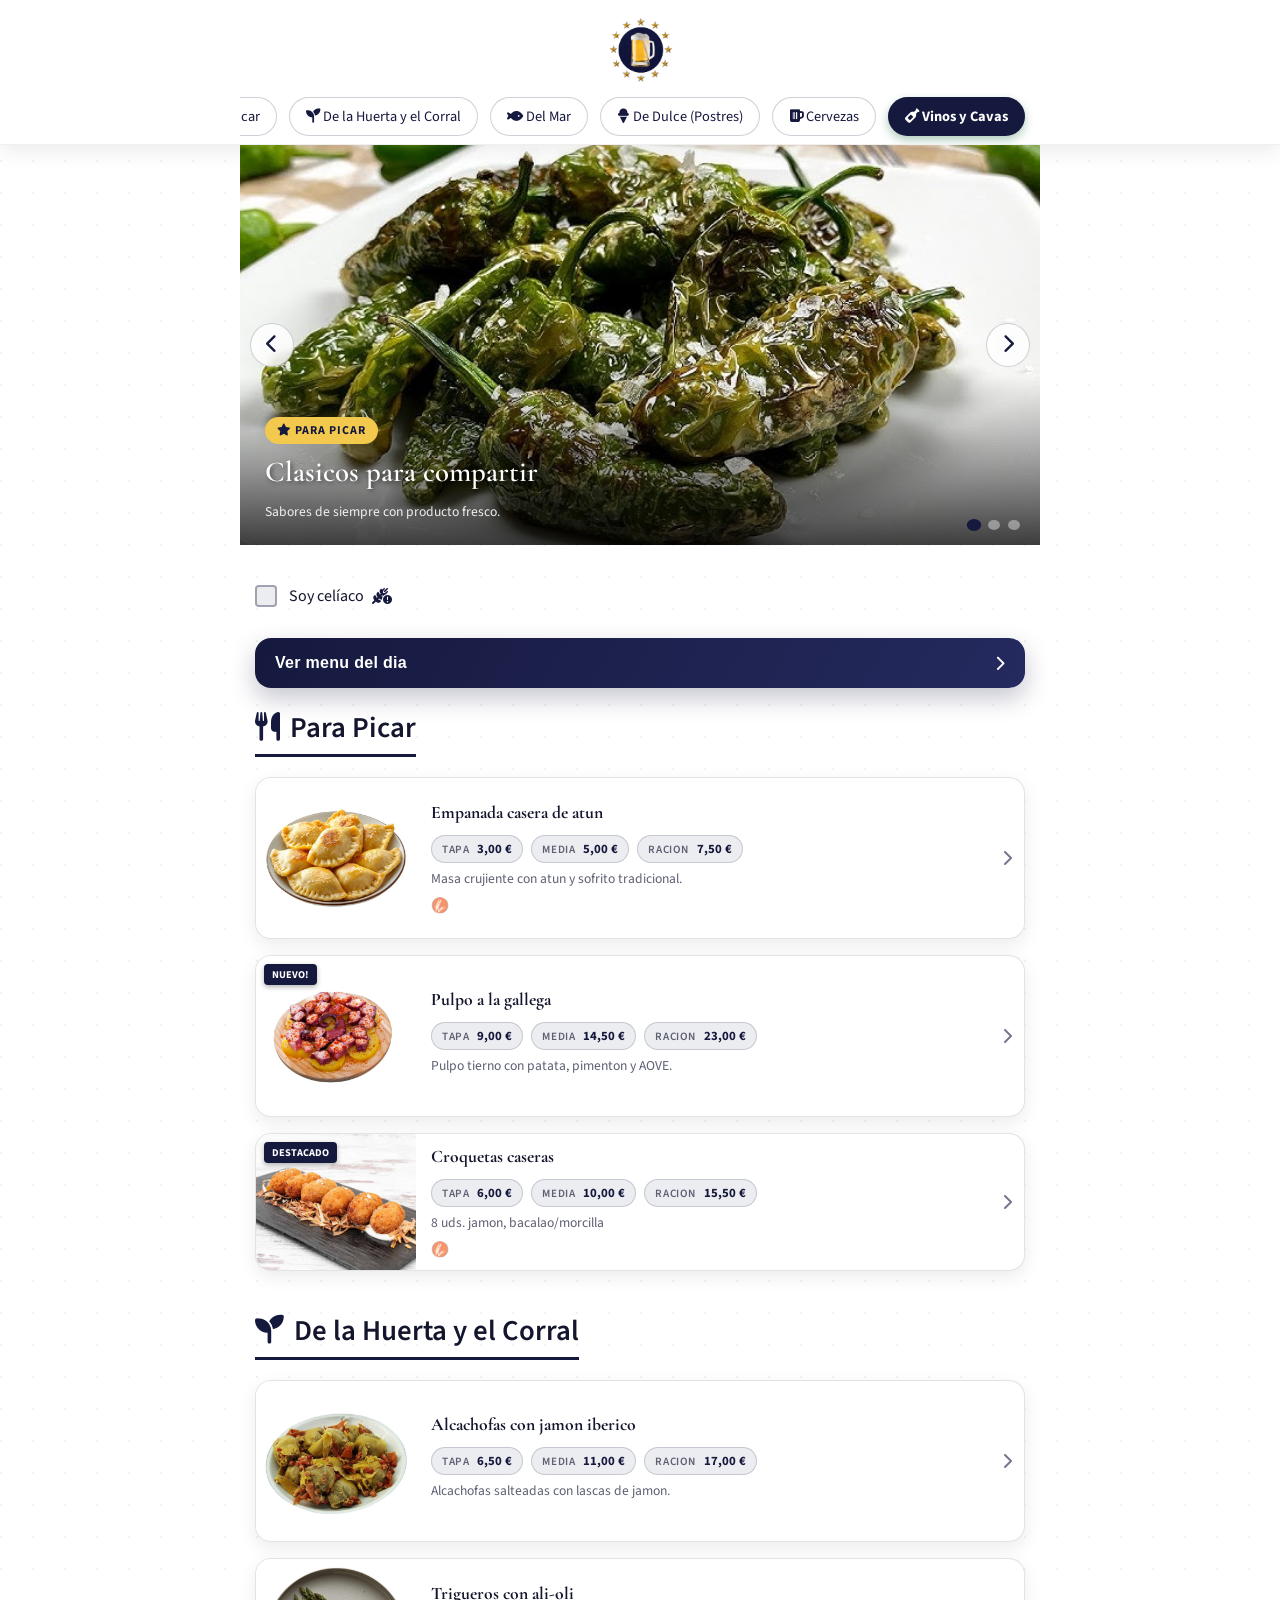
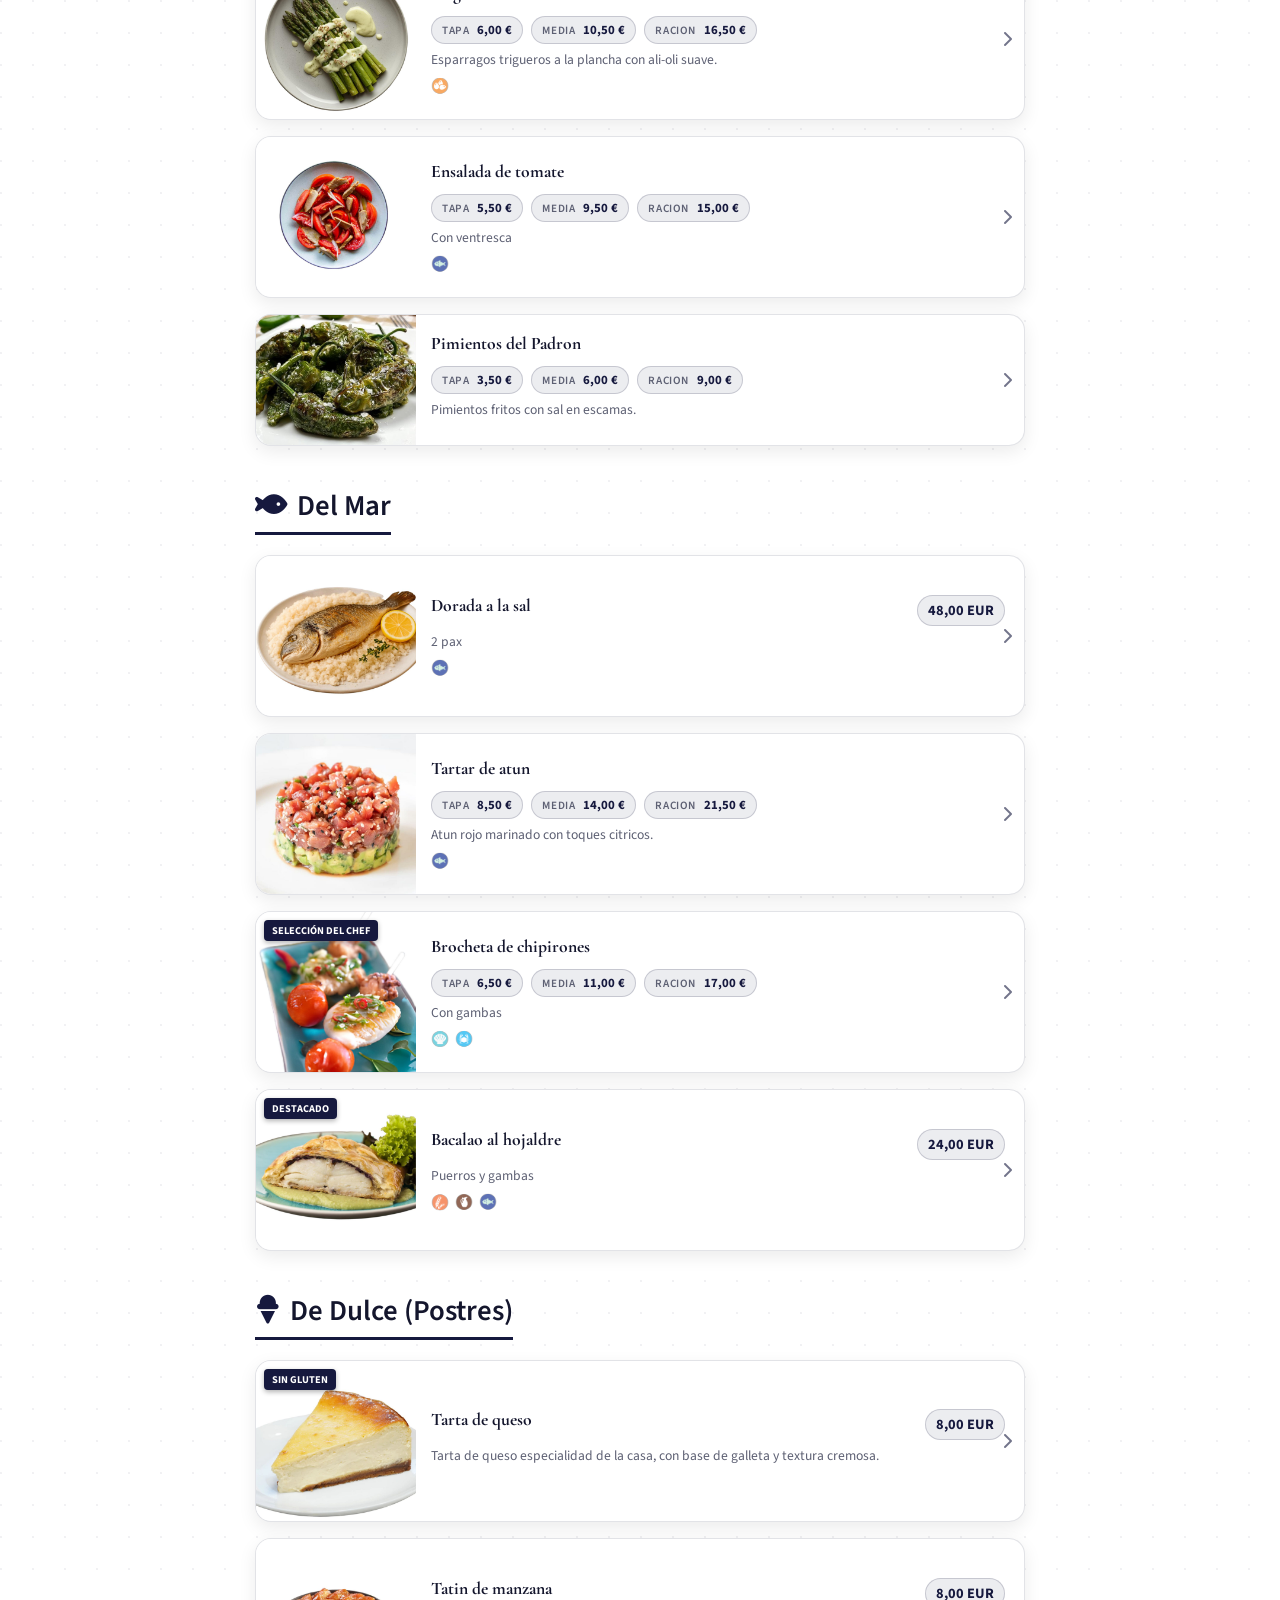
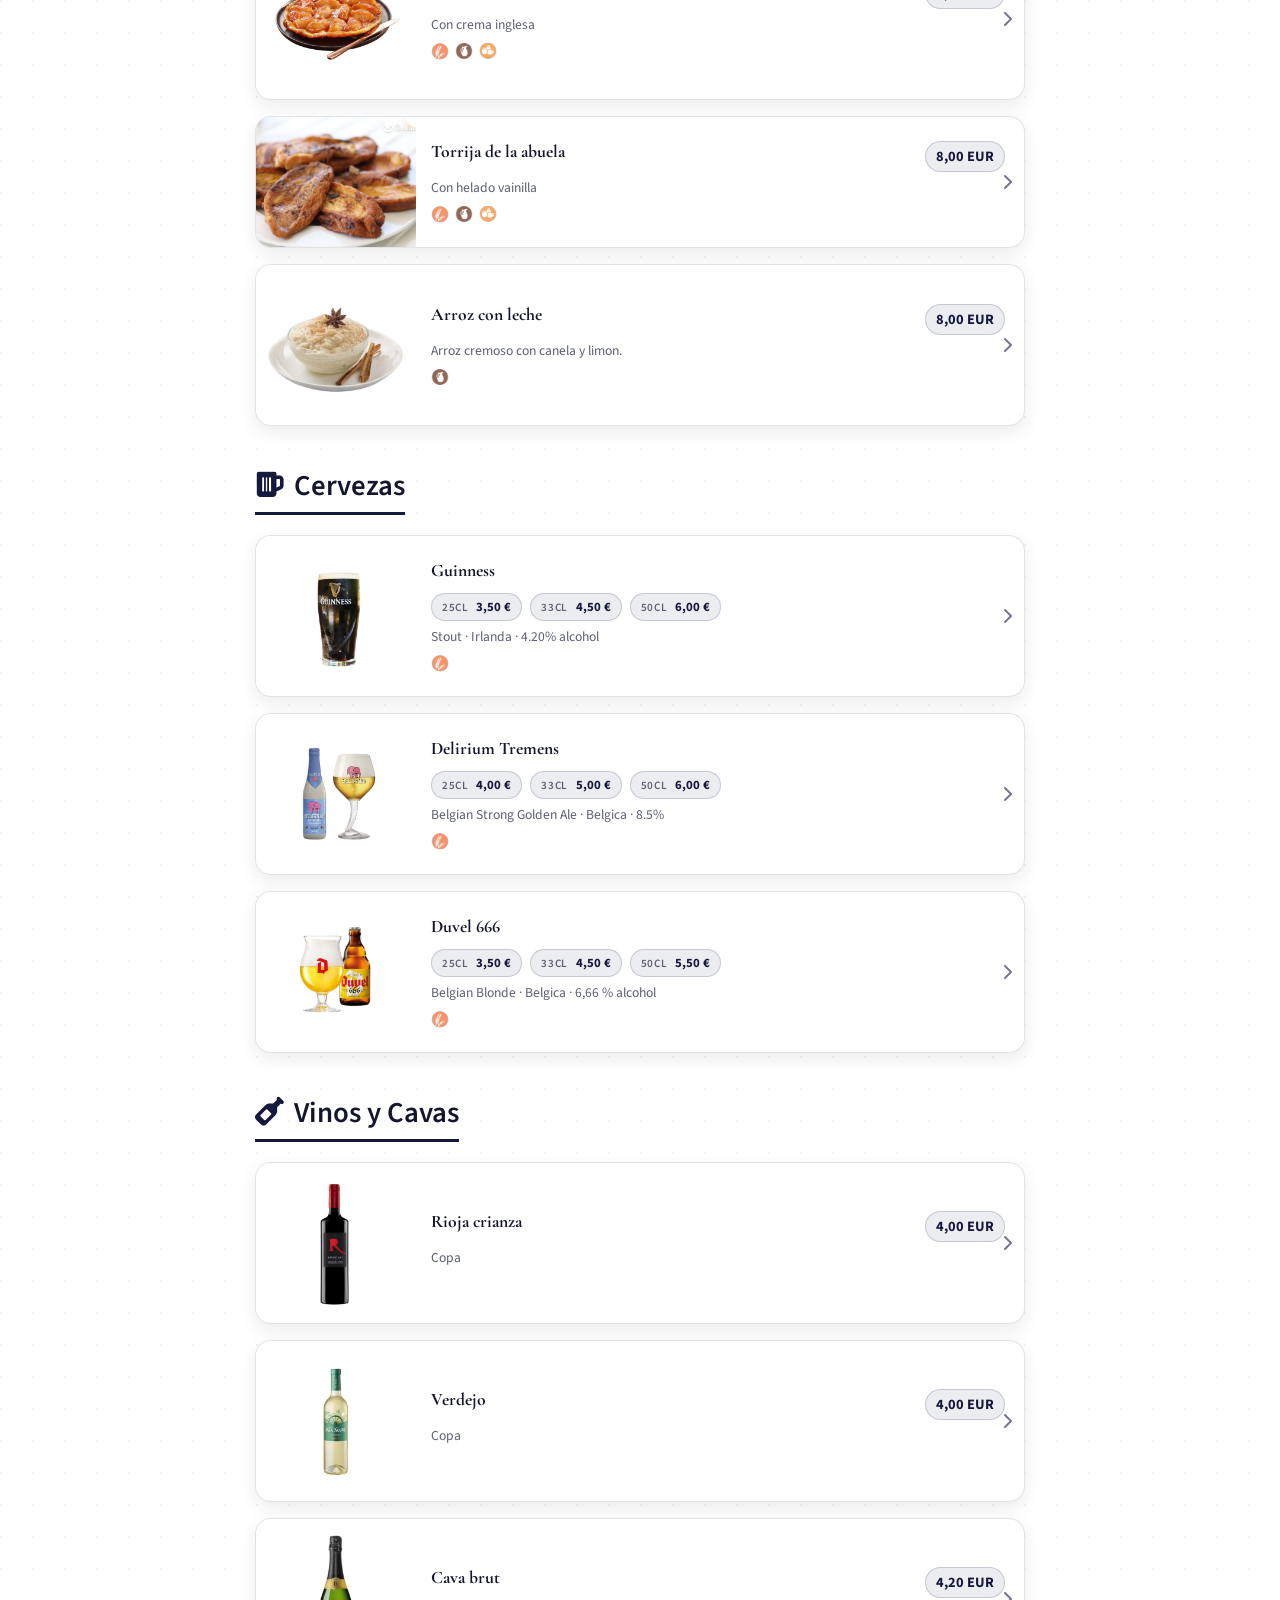
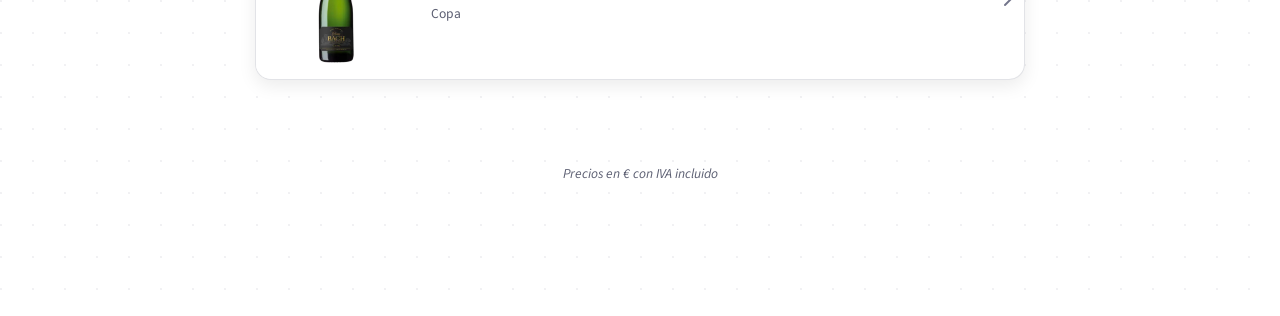
==== commit 3484ade8: "removed logo titles from cerveceria" ====
--- a/prototypes/cerveceria-europa/index.html
+++ b/prototypes/cerveceria-europa/index.html
@@ -20,20 +20,16 @@
   <body>
     <header class="pt-15">
       <div class="brand">
-        <div class="brand-row">
-          <span class="brand-title brand-left">Cervecería</span>
           <div class="logo-badge">
             <img
               src="images/brand/logo.svg"
               width="120"
               height="120"
               alt="Cerveceria Europa Logo"
-              class="my-2 align-middle mx-auto"
+              class=" align-middle mx-auto"
               loading="eager"
             />
           </div>
-          <span class="brand-title brand-right">Europa</span>
-        </div>
       </div>
       <nav class="nav-scroller px-15 pt-10 pb-15 space-x-3" id="categoryNav"></nav>
     </header>
